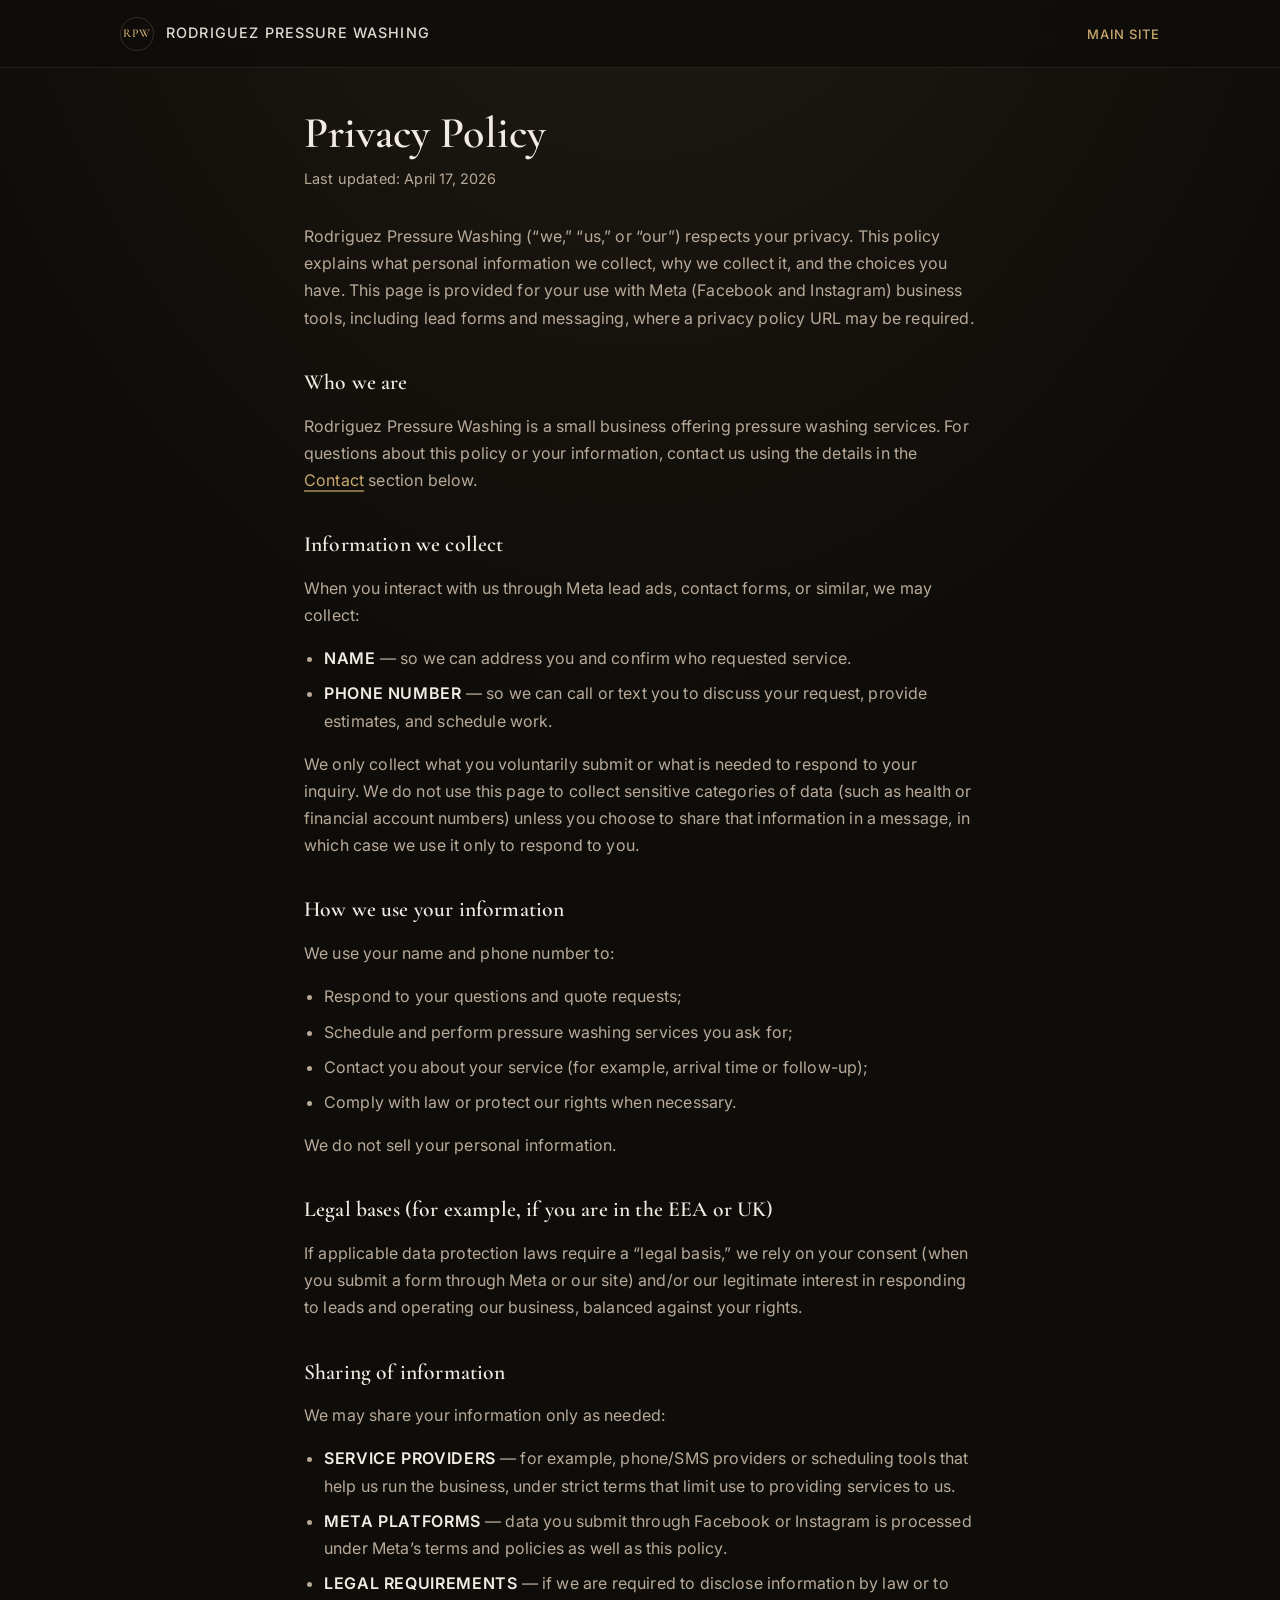
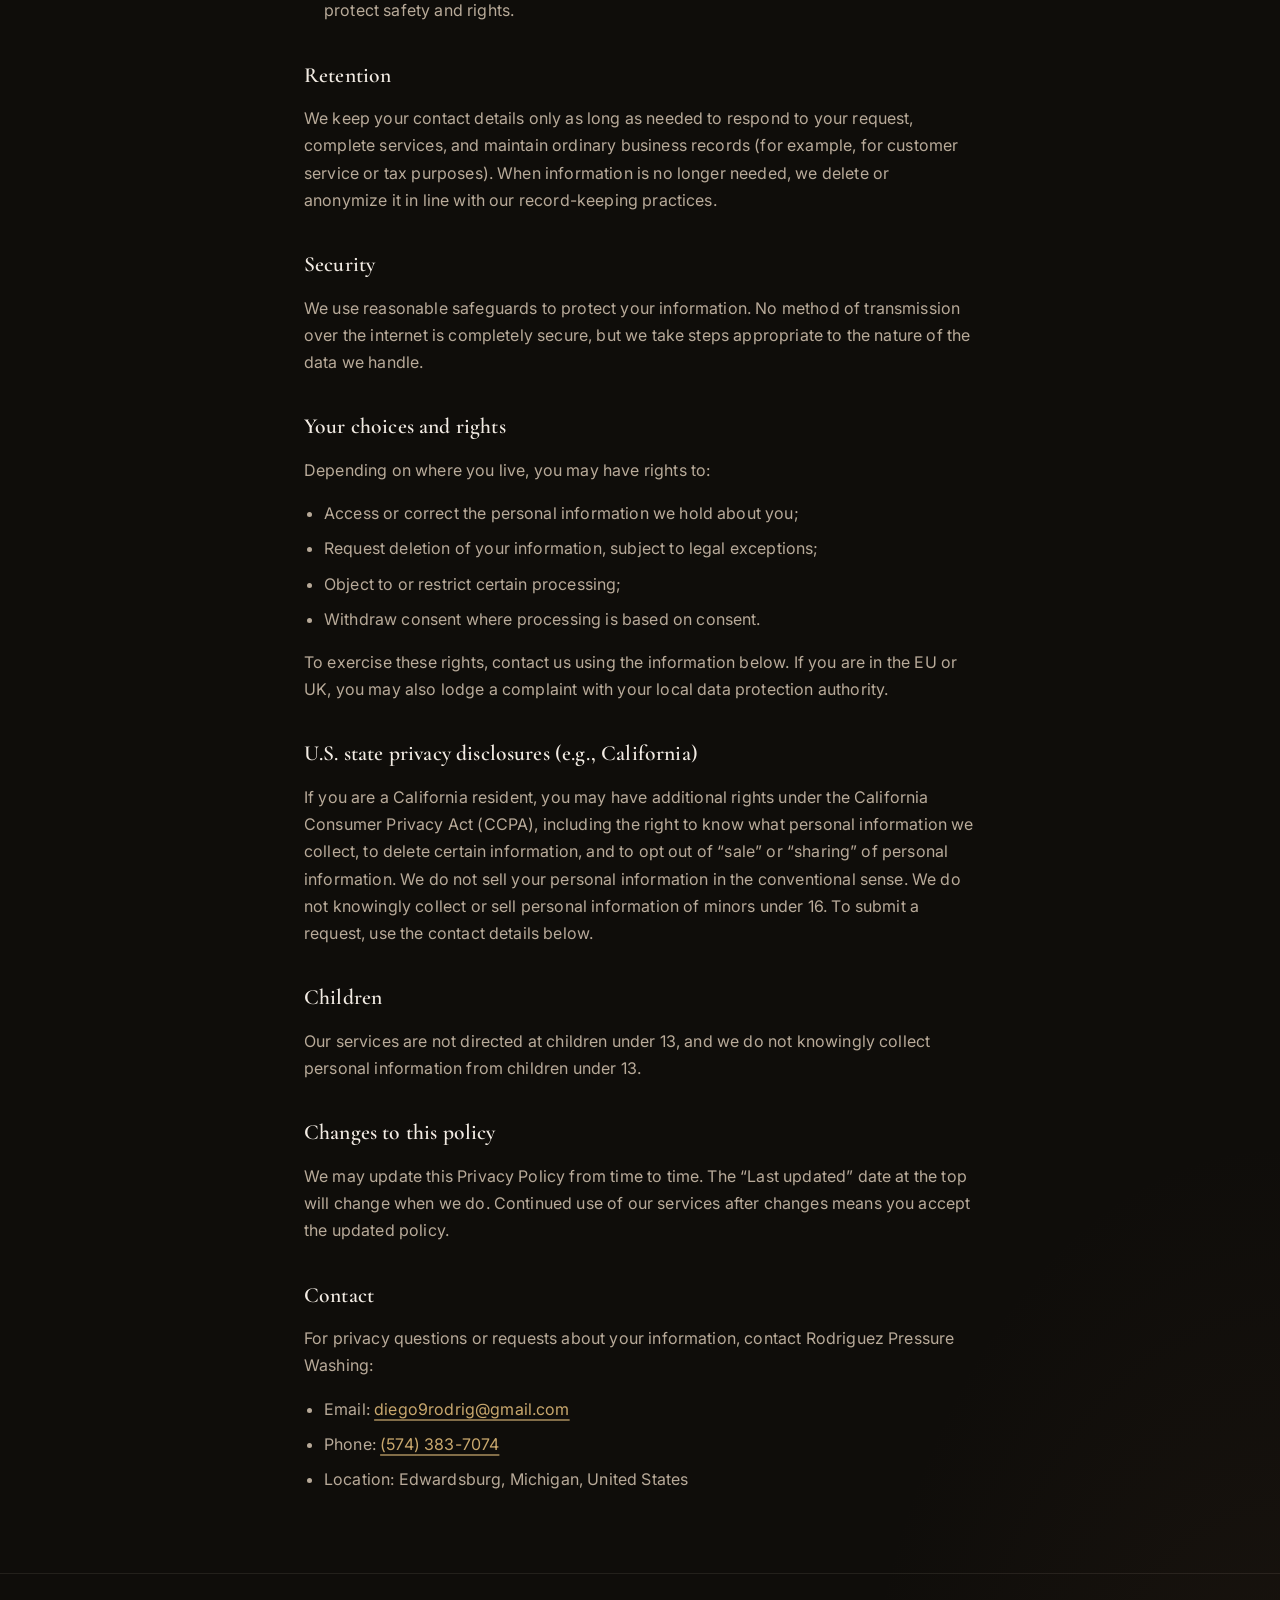
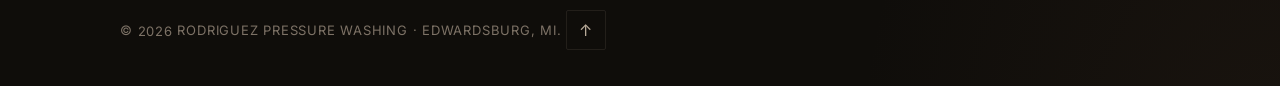
==== rodriguezpressurewashing/privacy/policy/index.html @ 93022275 "added meta policy page" ====
<!DOCTYPE html>
<html lang="en">

<head>
  <meta charset="UTF-8" />
  <meta name="viewport" content="width=device-width, initial-scale=1.0" />
  <meta name="description"
    content="Privacy Policy for Rodriguez Pressure Washing — how we handle your name and phone number when you contact us through Meta (Facebook/Instagram) or our website." />
  <title>Privacy Policy — Rodriguez Pressure Washing</title>
  <link rel="preconnect" href="https://fonts.googleapis.com" />
  <link rel="preconnect" href="https://fonts.gstatic.com" crossorigin />
  <link
    href="https://fonts.googleapis.com/css2?family=Cormorant+Garamond:ital,wght@0,400;0,500;0,600;0,700;1,400;1,500&family=Inter:wght@400;500;600&display=swap"
    rel="stylesheet" />
  <!-- Paths go up three levels to the site root where /css and /js live -->
  <link rel="stylesheet" href="../../../css/styles.css" />
  <script>
    /* Same as the main site: lets CSS assume JS ran (e.g. scroll-reveal rules) */
    document.documentElement.classList.add("js");
  </script>
  <style>
    /* Page-only layout: keeps long legal text readable without touching global styles.css */
    .policy-main {
      /* Clear the fixed header bar (see --header-h in styles.css) */
      padding-top: calc(var(--header-h) + 2.5rem);
      padding-bottom: 4rem;
    }

    .policy-inner {
      max-width: min(42rem, 100%);
    }

    .policy-hero-title {
      font-family: var(--font-display);
      font-size: clamp(2rem, 4vw, 2.75rem);
      font-weight: 600;
      line-height: 1.15;
      margin: 0 0 0.5rem;
      color: var(--text-primary);
    }

    .policy-updated {
      margin: 0 0 2rem;
      font-size: 0.9rem;
      color: var(--text-muted);
    }

    .policy-prose h2 {
      font-family: var(--font-display);
      font-size: 1.35rem;
      font-weight: 600;
      margin: 2rem 0 0.75rem;
      color: var(--text-primary);
    }

    .policy-prose p,
    .policy-prose ul {
      margin: 0 0 1rem;
      color: var(--text-muted);
    }

    .policy-prose ul {
      padding-left: 1.25rem;
    }

    .policy-prose li {
      margin-bottom: 0.5rem;
    }

    .policy-prose strong {
      color: var(--text-primary);
    }

    .policy-back {
      font-size: 0.875rem;
      font-weight: 500;
      text-decoration: none;
    }

    .policy-back:hover {
      text-decoration: underline;
    }

    /*
     * Default theme hides .site-nav behind a hamburger on narrow viewports (see styles.css).
     * This page has no menu button, so we keep the single “Main site” link always visible.
     */
    @media (max-width: 768px) {
      .policy-page .site-nav {
        position: static;
        visibility: visible;
        opacity: 1;
        transform: none;
        pointer-events: auto;
        padding: 0;
        background: transparent;
        border: none;
      }
    }
  </style>
</head>

<body class="policy-page">
  <header class="site-header" id="top">
    <div class="header-inner">
      <a class="logo" href="../../../index.html" aria-label="Rodriguez Pressure Washing — home">
        <span class="logo-mark" aria-hidden="true">RPW</span>
        <span class="logo-text">Rodriguez Pressure Washing</span>
      </a>
      <nav class="site-nav" id="site-nav" aria-label="Utility">
        <ul class="nav-list">
          <li><a class="policy-back" href="../../../index.html">Main site</a></li>
        </ul>
      </nav>
    </div>
  </header>

  <main class="policy-main" id="main">
    <div class="container policy-inner">
      <h1 class="policy-hero-title">Privacy Policy</h1>
      <p class="policy-updated">Last updated: April 17, 2026</p>

      <div class="policy-prose">
        <p>
          Rodriguez Pressure Washing (“we,” “us,” or “our”) respects your privacy. This policy explains
          what personal information we collect, why we collect it, and the choices you have. This page is
          provided for your use with Meta (Facebook and Instagram) business tools, including lead forms and
          messaging, where a privacy policy URL may be required.
        </p>

        <h2>Who we are</h2>
        <p>
          Rodriguez Pressure Washing is a small business offering pressure washing services. For questions
          about this policy or your information, contact us using the details in the
          <a href="#contact">Contact</a> section below.
        </p>

        <h2>Information we collect</h2>
        <p>When you interact with us through Meta lead ads, contact forms, or similar, we may collect:</p>
        <ul>
          <li><strong>Name</strong> — so we can address you and confirm who requested service.</li>
          <li>
            <strong>Phone number</strong> — so we can call or text you to discuss your request, provide
            estimates, and schedule work.
          </li>
        </ul>
        <p>
          We only collect what you voluntarily submit or what is needed to respond to your inquiry. We do
          not use this page to collect sensitive categories of data (such as health or financial account
          numbers) unless you choose to share that information in a message, in which case we use it only to
          respond to you.
        </p>

        <h2>How we use your information</h2>
        <p>We use your name and phone number to:</p>
        <ul>
          <li>Respond to your questions and quote requests;</li>
          <li>Schedule and perform pressure washing services you ask for;</li>
          <li>Contact you about your service (for example, arrival time or follow-up);</li>
          <li>Comply with law or protect our rights when necessary.</li>
        </ul>
        <p>We do not sell your personal information.</p>

        <h2>Legal bases (for example, if you are in the EEA or UK)</h2>
        <p>
          If applicable data protection laws require a “legal basis,” we rely on your consent (when you
          submit a form through Meta or our site) and/or our legitimate interest in responding to leads and
          operating our business, balanced against your rights.
        </p>

        <h2>Sharing of information</h2>
        <p>We may share your information only as needed:</p>
        <ul>
          <li>
            <strong>Service providers</strong> — for example, phone/SMS providers or scheduling tools that
            help us run the business, under strict terms that limit use to providing services to us.
          </li>
          <li>
            <strong>Meta platforms</strong> — data you submit through Facebook or Instagram is processed
            under Meta’s terms and policies as well as this policy.
          </li>
          <li>
            <strong>Legal requirements</strong> — if we are required to disclose information by law or to
            protect safety and rights.
          </li>
        </ul>

        <h2>Retention</h2>
        <p>
          We keep your contact details only as long as needed to respond to your request, complete services,
          and maintain ordinary business records (for example, for customer service or tax purposes). When
          information is no longer needed, we delete or anonymize it in line with our record-keeping
          practices.
        </p>

        <h2>Security</h2>
        <p>
          We use reasonable safeguards to protect your information. No method of transmission over the
          internet is completely secure, but we take steps appropriate to the nature of the data we handle.
        </p>

        <h2>Your choices and rights</h2>
        <p>Depending on where you live, you may have rights to:</p>
        <ul>
          <li>Access or correct the personal information we hold about you;</li>
          <li>Request deletion of your information, subject to legal exceptions;</li>
          <li>Object to or restrict certain processing;</li>
          <li>Withdraw consent where processing is based on consent.</li>
        </ul>
        <p>
          To exercise these rights, contact us using the information below. If you are in the EU or UK, you
          may also lodge a complaint with your local data protection authority.
        </p>

        <h2>U.S. state privacy disclosures (e.g., California)</h2>
        <p>
          If you are a California resident, you may have additional rights under the California Consumer
          Privacy Act (CCPA), including the right to know what personal information we collect, to delete
          certain information, and to opt out of “sale” or “sharing” of personal information. We do not sell
          your personal information in the conventional sense. We do not knowingly collect or sell personal
          information of minors under 16. To submit a request, use the contact details below.
        </p>

        <h2>Children</h2>
        <p>
          Our services are not directed at children under 13, and we do not knowingly collect personal
          information from children under 13.
        </p>

        <h2>Changes to this policy</h2>
        <p>
          We may update this Privacy Policy from time to time. The “Last updated” date at the top will
          change when we do. Continued use of our services after changes means you accept the updated policy.
        </p>

        <h2 id="contact">Contact</h2>
        <p>
          For privacy questions or requests about your information, contact Rodriguez Pressure Washing:
        </p>
        <ul>
          <li>
            Email:
            <a href="mailto:diego9rodrig@gmail.com">diego9rodrig@gmail.com</a>
          </li>
          <li>
            Phone:
            <a href="tel:+15743837074">(574) 383-7074</a>
          </li>
          <li>Location: Edwardsburg, Michigan, United States</li>
        </ul>
      </div>
    </div>
  </main>

  <footer class="site-footer">
    <div class="container footer-inner">
      <p>
        © <span id="year"></span> Rodriguez Pressure Washing · Edwardsburg, MI.
        <a href="#top" class="footer-top" aria-label="Back to top">↑</a>
      </p>
    </div>
  </footer>

  <script src="../../../js/main.js"></script>
</body>

</html>
---- css/styles.css ----
/* --------------------------------------------------------------------------
   Theme — warm editorial: brown-black base, caramel accent, soft sepia light.
   Still minimal — no neon; richness comes from umber / bronze undertones.
   -------------------------------------------------------------------------- */
:root {
  /* Brown-black surfaces (coffee / walnut, not blue-gray) */
  --bg-deep: #0f0d0a;
  --bg-raised: #1a1611;
  --bg-card: rgba(210, 185, 150, 0.05);
  --border-subtle: rgba(218, 198, 175, 0.1);
  --border-strong: rgba(224, 205, 180, 0.17);

  /* Cream-to-tan text stack */
  --text-primary: #f2ebe3;
  --text-muted: #b8aa99;
  --text-faint: #7d7266;

  /* Caramel / light bronze — links, markers, subtle glows */
  --accent: #c9a86e;
  --accent-highlight: #dfc59a;
  --accent-soft: rgba(201, 168, 110, 0.16);
  --accent-faint: rgba(201, 168, 110, 0.09);
  --accent-underline: rgba(201, 168, 110, 0.62);

  /* Typography: serif headlines feel editorial; Inter stays invisible in a good way */
  --font-display: "Cormorant Garamond", "Times New Roman", serif;
  --font-body: "Inter", system-ui, sans-serif;

  --container: min(1040px, calc(100% - 2.5rem));
  --header-h: 4.25rem;
  --radius: 8px;
  --radius-lg: 12px;

  --ease-out: cubic-bezier(0.22, 1, 0.36, 1);
  /* Shared motion timings — slow = editorial, not flashy */
  --anim-rise: 0.85s;
}

/* Core motion primitives */
@keyframes fade-rise {
  from {
    opacity: 0;
    transform: translateY(1.15rem);
  }
  to {
    opacity: 1;
    transform: translateY(0);
  }
}

@keyframes header-in {
  from {
    opacity: 0;
    transform: translateY(-0.65rem);
  }
  to {
    opacity: 1;
    transform: translateY(0);
  }
}

/* Very slow “breathing” wash behind hero — stays on-brand, not sci-fi */
@keyframes hero-wash {
  0%,
  100% {
    opacity: 1;
    transform: scale(1) translate(0, 0);
  }
  50% {
    opacity: 0.72;
    transform: scale(1.12) translate(-2%, 2%);
  }
}

@keyframes scroll-nudge {
  0%,
  100% {
    opacity: 0.3;
    transform: scaleY(0.88);
    transform-origin: top;
  }
  50% {
    opacity: 0.75;
    transform: scaleY(1);
    transform-origin: top;
  }
}

/* About cards only: a touch more travel + faint scale — still calm, not bouncy */
@keyframes about-card-in {
  from {
    opacity: 0;
    transform: translateY(1.45rem) scale(0.985);
  }
  to {
    opacity: 1;
    transform: translateY(0) scale(1);
  }
}

/* Chips & bullets: quick pop-in after their parent block lands */
@keyframes chip-in {
  from {
    opacity: 0;
    transform: translateY(0.45rem) scale(0.97);
  }
  to {
    opacity: 1;
    transform: translateY(0) scale(1);
  }
}

/* Monogram: barely-there idle motion (distinguished from hover tilt) */
@keyframes logo-idle {
  0%,
  100% {
    transform: rotate(0deg);
  }
  50% {
    transform: rotate(-4deg);
  }
}

@media (prefers-reduced-motion: reduce) {
  *,
  *::before,
  *::after {
    animation-duration: 0.01ms !important;
    animation-iteration-count: 1 !important;
    transition-duration: 0.01ms !important;
    scroll-behavior: auto !important;
  }

  /* Ensure one-shot entrance animations don’t leave content invisible */
  .site-header,
  .hero-bg,
  .hero-inner > *,
  .scroll-line {
    animation: none !important;
    opacity: 1 !important;
    transform: none !important;
  }

  html.js main > section.section.is-visible .skill-tags li,
  html.js main > section.section.is-visible .experience-bullets li {
    animation: none !important;
    opacity: 1 !important;
    transform: none !important;
  }

  .section-title::after {
    opacity: 1 !important;
    transform: scaleX(1) !important;
    transition: none !important;
  }

  html.js .site-footer .footer-inner {
    opacity: 1 !important;
    transform: none !important;
    animation: none !important;
  }

  .logo-mark {
    animation: none !important;
  }
}

*,
*::before,
*::after {
  box-sizing: border-box;
}

html {
  scroll-behavior: smooth;
}

body {
  margin: 0;
  min-height: 100vh;
  font-family: var(--font-body);
  font-size: 1rem;
  font-weight: 400;
  line-height: 1.7;
  letter-spacing: 0.01em;
  color: var(--text-primary);
  background-color: var(--bg-deep);
  /* Layered sepia washes — top glow + bottom umber pool */
  background-image: radial-gradient(
      ellipse 115% 65% at 50% -12%,
      rgba(201, 168, 110, 0.11),
      transparent 52%
    ),
    radial-gradient(
      ellipse 70% 45% at 100% 105%,
      rgba(95, 65, 45, 0.14),
      transparent 48%
    );
}

img {
  max-width: 100%;
  height: auto;
  display: block;
}

/*
 * Default links: obvious without relying on hover — accent + underline.
 * Opt out on logo, icon buttons, and CTA-style controls (see overrides below).
 */
a {
  color: var(--accent);
  text-decoration: underline solid;
  text-decoration-thickness: 1.5px;
  text-decoration-color: var(--accent-underline);
  text-underline-offset: 0.22em;
  transition: color 0.2s ease, text-decoration-color 0.2s ease;
}

a:hover {
  color: var(--accent-highlight);
  text-decoration-color: var(--accent-highlight);
}

a:focus-visible {
  outline: 2px solid var(--accent);
  outline-offset: 3px;
  border-radius: 2px;
}

/* New tab / off-site hints — kept out of the underline via no text-decoration on pseudo */
a[target="_blank"]:not(.btn):not(.logo):not(.footer-top):not(.resume-aside-link)::after {
  content: "\00a0↗";
  font-size: 0.72em;
  opacity: 0.72;
  text-decoration: none;
}

a.logo {
  color: var(--text-primary);
  text-decoration: none;
}

a.logo:hover {
  color: var(--text-primary);
  text-decoration: none;
}

a.footer-top {
  color: var(--text-muted);
  text-decoration: none;
}

a.footer-top:hover {
  color: var(--text-primary);
  text-decoration: none;
}

.container {
  width: var(--container);
  margin-inline: auto;
}

/* --------------------------------------------------------------------------
   Header — thin bar, little blur; feels like a magazine site
   -------------------------------------------------------------------------- */
.site-header {
  position: fixed;
  inset: 0 0 auto 0;
  z-index: 100;
  height: var(--header-h);
  background: rgba(15, 13, 10, 0.82);
  backdrop-filter: blur(16px);
  -webkit-backdrop-filter: blur(16px);
  border-bottom: 1px solid var(--border-subtle);
  animation: header-in 1s var(--ease-out) forwards;
}

.header-inner {
  width: var(--container);
  height: 100%;
  margin-inline: auto;
  display: flex;
  align-items: center;
  justify-content: space-between;
  gap: 1rem;
}

.logo {
  display: inline-flex;
  align-items: center;
  gap: 0.75rem;
  font-family: var(--font-body);
  font-weight: 500;
  font-size: 0.9rem;
  letter-spacing: 0.04em;
  text-transform: uppercase;
  text-decoration: none;
  color: var(--text-primary);
}

.logo:hover {
  text-decoration: none;
  color: var(--text-primary);
}

.logo-mark {
  display: inline-flex;
  align-items: center;
  justify-content: center;
  width: 2.125rem;
  height: 2.125rem;
  border-radius: 50%;
  border: 1px solid var(--border-strong);
  font-family: var(--font-display);
  font-size: 0.75rem;
  font-weight: 600;
  font-style: normal;
  letter-spacing: 0.06em;
  color: var(--accent);
  background: transparent;
  transition: transform 0.45s var(--ease-out), border-color 0.25s ease;
  animation: logo-idle 7s ease-in-out infinite;
}

.logo:hover .logo-mark {
  animation: none;
  transform: rotate(-8deg) scale(1.04);
  border-color: var(--accent);
}

.logo-text {
  opacity: 0.92;
  text-transform: uppercase;
  letter-spacing: 0.08em;
}

.nav-toggle {
  display: none;
  flex-direction: column;
  justify-content: center;
  gap: 6px;
  width: 2.75rem;
  height: 2.75rem;
  padding: 0;
  border: 1px solid var(--border-subtle);
  border-radius: var(--radius);
  background: transparent;
  cursor: pointer;
}

.nav-toggle-bar {
  display: block;
  width: 1.25rem;
  height: 1px;
  margin-inline: auto;
  background: var(--text-primary);
  transition: transform 0.25s var(--ease-out), opacity 0.2s;
}

.nav-toggle[aria-expanded="true"] .nav-toggle-bar:first-child {
  transform: translateY(4px) rotate(45deg);
}

.nav-toggle[aria-expanded="true"] .nav-toggle-bar:last-child {
  transform: translateY(-4px) rotate(-45deg);
}

.nav-list {
  list-style: none;
  margin: 0;
  padding: 0;
  display: flex;
  align-items: center;
  gap: 0.25rem 2rem;
}

.nav-list a {
  font-size: 0.8125rem;
  font-weight: 500;
  letter-spacing: 0.06em;
  text-transform: uppercase;
  /* Inherits sitewide link color + underline from `a` */
  transition: color 0.25s ease, text-decoration-color 0.25s ease;
}

.nav-cta {
  padding: 0.4rem 0.9rem;
  border-radius: 2px;
  border: 1px solid var(--border-strong);
  color: var(--text-primary) !important;
}

.nav-cta:hover {
  border-color: var(--accent);
  background: var(--accent-faint);
  box-shadow: none;
}

@media (max-width: 768px) {
  .nav-toggle {
    display: flex;
  }

  .site-nav {
    position: absolute;
    top: var(--header-h);
    left: 0;
    right: 0;
    padding: 1.25rem 1.5rem 1.5rem;
    background: rgba(15, 13, 10, 0.97);
    border-bottom: 1px solid var(--border-subtle);
    visibility: hidden;
    opacity: 0;
    transform: translateY(-6px);
    pointer-events: none;
    transition: opacity 0.3s var(--ease-out), transform 0.3s var(--ease-out),
      visibility 0.3s;
  }

  .site-nav.is-open {
    visibility: visible;
    opacity: 1;
    transform: translateY(0);
    pointer-events: auto;
  }

  .nav-list {
    flex-direction: column;
    align-items: stretch;
    gap: 0.25rem;
  }

  .nav-list a {
    display: block;
    padding: 0.75rem 0.5rem;
    border-radius: 2px;
  }

  .nav-list a:hover {
    background: var(--accent-faint);
  }
}

/* --------------------------------------------------------------------------
   Hero — slow ambient motion + staggered copy
   -------------------------------------------------------------------------- */
.hero {
  position: relative;
  min-height: 100vh;
  display: flex;
  align-items: center;
  padding-top: var(--header-h);
  overflow: clip;
}

.hero-bg {
  position: absolute;
  inset: -15%;
  background: radial-gradient(
      circle at 72% 38%,
      rgba(201, 168, 110, 0.1),
      transparent 54%
    ),
    radial-gradient(
      circle at 18% 72%,
      rgba(120, 78, 52, 0.09),
      transparent 48%
    );
  pointer-events: none;
  will-change: transform, opacity;
  animation: hero-wash 22s ease-in-out infinite;
}

.hero-inner {
  position: relative;
  z-index: 1;
  padding-block: 5rem 6rem;
  max-width: 40rem;
}

/* Staggered entrance: each direct child fades up after load */
.hero-inner > * {
  opacity: 0;
  animation: fade-rise 1.05s var(--ease-out) forwards;
}

.hero-inner > *:nth-child(1) {
  animation-delay: 0.12s;
}

.hero-inner > *:nth-child(2) {
  animation-delay: 0.26s;
}

.hero-inner > *:nth-child(3) {
  animation-delay: 0.4s;
}

.hero-inner > *:nth-child(4) {
  animation-delay: 0.52s;
}

.hero-inner > *:nth-child(5) {
  animation-delay: 0.64s;
}

.hero-eyebrow {
  margin: 0 0 1rem;
  font-family: var(--font-body);
  font-size: 0.75rem;
  font-weight: 500;
  letter-spacing: 0.16em;
  text-transform: uppercase;
  color: var(--text-muted);
}

.hero-title {
  margin: 0 0 1.25rem;
  font-family: var(--font-display);
  font-size: clamp(3.25rem, 8vw, 5rem);
  font-weight: 500;
  line-height: 1.05;
  /* Hint of warm ivory so the name picks up the brown ambience */
  color: #faf3ea;
  font-feature-settings: "kern" 1, "liga" 1;
  text-transform: uppercase;
  letter-spacing: 0.03em;
}

.hero-tagline {
  max-width: 36rem;
  margin: 0 0 2.25rem;
  font-size: 1.0625rem;
  font-weight: 400;
  color: var(--text-muted);
  line-height: 1.75;
}

.hero-actions {
  display: flex;
  flex-wrap: wrap;
  gap: 0.75rem 1rem;
}

/* Résumé: visually split from the primary CTA; PDF opens in the browser tab by default */
.resume-aside {
  margin-top: 2rem;
  padding-top: 1.5rem;
  border-top: 1px solid var(--border-strong);
  max-width: 26rem;
}

.resume-aside--contact {
  margin-inline: auto;
  margin-bottom: 2.25rem;
  max-width: 28rem;
  text-align: center;
}

/* Single word in HTML; caps + spacing match other section labels */
.resume-aside-link {
  display: inline-block;
  margin: 0;
  font-family: var(--font-body);
  /* Slightly larger than eyebrow labels so “RESUME” reads as a clear callout */
  font-size: clamp(0.9rem, 2vw, 1.05rem);
  font-weight: 600;
  letter-spacing: 0.14em;
  text-transform: uppercase;
  text-decoration: underline;
  text-decoration-thickness: 1.5px;
  text-underline-offset: 0.35em;
  color: var(--accent-highlight);
  transition: color 0.25s ease, text-decoration-color 0.25s ease;
}

.resume-aside-link:hover {
  color: #f0e5d4;
  text-decoration-color: #f0e5d4;
}

.btn {
  display: inline-flex;
  align-items: center;
  justify-content: center;
  padding: 0.8rem 1.5rem;
  border-radius: 2px;
  font-family: var(--font-body);
  font-size: 0.8125rem;
  font-weight: 500;
  letter-spacing: 0.06em;
  text-transform: uppercase;
  border: 1px solid transparent;
  cursor: pointer;
  text-decoration: none;
  transition: background 0.25s var(--ease-out), border-color 0.25s,
    color 0.25s, transform 0.25s var(--ease-out), box-shadow 0.25s ease;
}

.btn:hover {
  text-decoration: none;
  transform: translateY(-2px);
}

/* Light button on dark: confident, not flashy */
.btn-primary {
  background: var(--accent-highlight);
  color: var(--bg-deep);
  border-color: var(--accent-highlight);
}

.btn-primary:hover {
  background: #f0e5d4;
  border-color: #f0e5d4;
  box-shadow: 0 10px 36px rgba(40, 28, 18, 0.45);
}

.btn-ghost {
  border-color: var(--border-strong);
  color: var(--text-primary);
  background: transparent;
}

.btn-ghost:hover {
  border-color: var(--accent);
  background: var(--accent-faint);
  color: var(--text-primary);
}

.scroll-hint {
  position: absolute;
  bottom: 2.5rem;
  left: 50%;
  transform: translateX(-50%);
  display: flex;
  flex-direction: column;
  align-items: center;
  gap: 0.6rem;
  font-size: 0.65rem;
  font-weight: 500;
  letter-spacing: 0.22em;
  text-transform: uppercase;
  color: var(--text-faint);
}

.scroll-line {
  width: 1px;
  height: 40px;
  background: linear-gradient(
    to bottom,
    var(--accent),
    transparent
  );
  opacity: 0.55;
  animation: scroll-nudge 3s ease-in-out infinite;
  will-change: transform, opacity;
}

@media (max-width: 768px) {
  .scroll-hint {
    display: none;
  }
}

/* --------------------------------------------------------------------------
   Sections
   -------------------------------------------------------------------------- */
.section {
  padding-block: 6rem;
}

.section-alt {
  background: linear-gradient(
    185deg,
    rgba(201, 168, 110, 0.07) 0%,
    rgba(55, 42, 32, 0.25) 42%,
    rgba(201, 168, 110, 0.05) 100%
  );
  border-block: 1px solid var(--border-subtle);
}

.section-title {
  margin: 0 0 1rem;
  font-family: var(--font-display);
  font-size: clamp(2rem, 4vw, 2.75rem);
  font-weight: 500;
  line-height: 1.15;
  color: var(--text-primary);
  text-transform: uppercase;
  letter-spacing: 0.05em;
  position: relative;
}

/* Accent rule grows in once the section is revealed (see scroll-reveal + .is-visible) */
.section-title::after {
  content: "";
  display: block;
  width: 3.25rem;
  height: 2px;
  margin-top: 0.65rem;
  border-radius: 1px;
  background: linear-gradient(90deg, var(--accent), var(--accent-highlight), transparent);
  opacity: 0;
  transform: scaleX(0);
  transform-origin: left;
  transition: opacity 0.55s var(--ease-out), transform 0.75s var(--ease-out);
}

.cta-inner .section-title::after {
  margin-left: auto;
  margin-right: auto;
  transform-origin: center;
  background: linear-gradient(90deg, transparent, var(--accent), var(--accent-highlight), transparent);
}

.section-lead {
  max-width: 38rem;
  margin: 0 0 2.75rem;
  color: var(--text-muted);
  font-size: 1.0625rem;
}

.experience-list-tight {
  margin-bottom: 0.75rem;
}

.about-grid {
  display: grid;
  grid-template-columns: 1fr;
  gap: 1.5rem;
}

/* Bethel + USI + athletics: one row of three on wide screens */
@media (min-width: 900px) {
  .about-grid {
    grid-template-columns: repeat(3, minmax(0, 1fr));
    gap: 1.75rem;
  }
}

/* About only: ~10% roomier cards (padding + type) while section width matches the rest of the site */
#about .about-grid {
  gap: 1.65rem;
}

@media (min-width: 900px) {
  #about .about-grid {
    gap: 1.925rem;
  }
}

#about .about-card {
  padding: 2.2rem 2.475rem;
  border-radius: calc(var(--radius-lg) * 1.1);
}

#about .about-card h3 {
  font-size: 0.825rem;
}

#about .about-card p {
  font-size: calc(0.9875rem * 1.1);
}

/* Strengths: 2×2 grid on wide screens (reuses .about-card look) */
.strengths-grid {
  display: grid;
  grid-template-columns: 1fr;
  gap: 1.5rem;
}

@media (min-width: 640px) {
  .strengths-grid {
    grid-template-columns: repeat(2, minmax(0, 1fr));
    gap: 1.75rem;
  }
}

.about-card {
  padding: 2rem 2.25rem;
  border-radius: var(--radius-lg);
  border: 1px solid var(--border-subtle);
  background: var(--bg-card);
  /* Slightly longer hover so the lift feels relaxed, not snappy */
  transition: border-color 0.35s ease, transform 0.45s var(--ease-out),
    box-shadow 0.45s ease;
}

.about-card:hover {
  border-color: var(--border-strong);
  transform: translateY(-2px);
  box-shadow: 0 16px 40px rgba(0, 0, 0, 0.22);
}

.about-card h3 {
  margin: 0 0 0.6rem;
  font-family: var(--font-body);
  font-size: 0.75rem;
  font-weight: 600;
  letter-spacing: 0.12em;
  text-transform: uppercase;
  color: var(--accent);
}

.about-card p {
  margin: 0;
  color: var(--text-muted);
  font-size: 0.9875rem;
  line-height: 1.7;
}

/* Emphasized phrases in running copy (matches “important” in sentence case source) */
main strong {
  text-transform: uppercase;
  letter-spacing: 0.04em;
  font-weight: 600;
  color: var(--text-primary);
}

/* Small skill / topic chips under card copy (About, Strengths, experience blocks) */
.skill-tags {
  list-style: none;
  display: flex;
  flex-wrap: wrap;
  gap: 0.45rem;
  margin: 1.15rem 0 0;
  padding: 0;
}

.skill-tags li {
  padding: 0.3rem 0.65rem;
  border-radius: 2px;
  font-size: 0.75rem;
  font-weight: 500;
  color: var(--text-muted);
  background: transparent;
  border: 1px solid var(--border-subtle);
  transition: border-color 0.25s ease, color 0.25s ease, transform 0.25s var(--ease-out),
    box-shadow 0.25s ease;
  text-transform: uppercase;
  letter-spacing: 0.05em;
}

.skill-tags li:hover {
  border-color: var(--accent);
  color: var(--text-primary);
  transform: translateY(-2px);
  box-shadow: 0 6px 16px rgba(0, 0, 0, 0.2);
}

.experience-item .skill-tags {
  margin-top: 1.25rem;
}

/* Slightly larger tags inside the scaled About cards */
#about .about-card .skill-tags li {
  font-size: 0.825rem;
}

.experience-list {
  list-style: none;
  margin: 0;
  padding: 0;
  display: flex;
  flex-direction: column;
  gap: 1.5rem;
}

.experience-item {
  margin: 0;
  padding: 2rem;
  border-radius: var(--radius-lg);
  border: 1px solid var(--border-subtle);
  background: var(--bg-card);
  transition: border-color 0.35s var(--ease-out), transform 0.35s var(--ease-out),
    box-shadow 0.35s ease;
}

.experience-item:hover {
  border-color: var(--border-strong);
  transform: translateY(-3px);
  box-shadow: 0 20px 48px rgba(0, 0, 0, 0.28);
}

.experience-meta h3 {
  margin: 0 0 0.4rem;
  font-family: var(--font-display);
  font-size: 1.45rem;
  font-weight: 500;
  text-transform: uppercase;
  letter-spacing: 0.04em;
}

.experience-role {
  margin: 0 0 0.35rem;
  font-size: 0.9375rem;
  font-weight: 500;
  color: var(--text-muted);
  text-transform: uppercase;
  letter-spacing: 0.06em;
}

.experience-dates {
  margin: 0;
  font-size: 0.8125rem;
  color: var(--text-faint);
  text-transform: uppercase;
  letter-spacing: 0.05em;
}

.experience-dates a {
  font-weight: 500;
}

.experience-bullets {
  margin: 1.25rem 0 0;
  padding-left: 1.15rem;
  color: var(--text-muted);
  font-size: 0.9875rem;
}

.experience-bullets li {
  margin: 0.45rem 0;
}

.experience-bullets li::marker {
  color: var(--accent);
}

.section-cta {
  padding-block: 7rem;
  background: radial-gradient(
    ellipse 85% 70% at 50% 110%,
    rgba(160, 105, 68, 0.12),
    transparent 58%
  );
}

.cta-inner {
  text-align: center;
}

.cta-inner .section-title,
.cta-text {
  margin-inline: auto;
}

.cta-text {
  margin-bottom: 2.25rem;
}

.contact-links {
  list-style: none;
  margin: 0;
  padding: 0;
  display: flex;
  flex-wrap: wrap;
  justify-content: center;
  gap: 0.65rem;
}

.contact-pill {
  display: inline-flex;
  padding: 0.65rem 1.25rem;
  border-radius: 2px;
  border: 1px solid var(--border-strong);
  font-weight: 500;
  font-size: 0.8125rem;
  letter-spacing: 0.05em;
  text-transform: uppercase;
  background: transparent;
  /* Pill + underline — reads clearly as a link */
  text-decoration-thickness: 1.5px;
  text-underline-offset: 0.35em;
  transition: border-color 0.25s ease, background 0.25s ease,
    transform 0.25s var(--ease-out), color 0.25s ease,
    text-decoration-color 0.25s ease;
}

.contact-pill:hover {
  border-color: var(--accent);
  background: var(--accent-soft);
  transform: translateY(-2px);
}

.site-footer {
  padding-block: 2.25rem;
  border-top: 1px solid var(--border-subtle);
  color: var(--text-faint);
  font-size: 0.8125rem;
  text-transform: uppercase;
  letter-spacing: 0.06em;
}

.footer-inner {
  display: flex;
  align-items: center;
  justify-content: space-between;
  gap: 1rem;
}

.footer-inner p {
  margin: 0;
}

.site-footer a {
  text-transform: uppercase;
}

.footer-top {
  display: inline-flex;
  align-items: center;
  justify-content: center;
  width: 2.5rem;
  height: 2.5rem;
  border-radius: 2px;
  border: 1px solid var(--border-subtle);
  color: var(--text-muted);
  text-decoration: none;
  font-size: 1rem;
  transition: border-color 0.25s ease, color 0.25s ease,
    transform 0.25s var(--ease-out);
}

.footer-top:hover {
  text-decoration: none;
  border-color: var(--accent);
  color: var(--text-primary);
  transform: translateY(-2px);
}

/* Footer fades up once it enters view (see main.js) */
html.js .site-footer:not(.is-visible) .footer-inner {
  opacity: 0;
  transform: translateY(0.85rem);
}

html.js .site-footer.is-visible .footer-inner {
  animation: fade-rise 0.9s var(--ease-out) forwards;
}

/* --------------------------------------------------------------------------
   Scroll-triggered section reveals (see main.js: adds .is-visible)
   -------------------------------------------------------------------------- */
html.js main > section.section:not(.is-visible) .section-title,
html.js main > section.section:not(.is-visible) .section-lead,
html.js main > section.section:not(.is-visible) .about-card,
html.js main > section.section:not(.is-visible) .experience-item,
html.js main > section.section:not(.is-visible) .contact-links > li {
  opacity: 0;
  transform: translateY(1.1rem);
}

/* Match the starting pose of @keyframes about-card-in so there’s no snap when the section reveals */
html.js main > section.section#about:not(.is-visible) .about-card {
  transform: translateY(1.45rem) scale(0.985);
}

html.js main > section.section#strengths:not(.is-visible) .about-card {
  transform: translateY(1.45rem) scale(0.985);
}

html.js main > section.section.is-visible .section-title {
  animation: fade-rise var(--anim-rise) var(--ease-out) 0.06s forwards;
}

html.js main > section.section.is-visible .section-title::after {
  opacity: 1;
  transform: scaleX(1);
  transition-delay: 0.42s;
}

html.js main > section.section.is-visible .section-lead {
  animation: fade-rise var(--anim-rise) var(--ease-out) 0.12s forwards;
}

/* About: longer ease, wider stagger — reads as one unhurried sequence */
html.js main > section.section#about.is-visible .about-grid .about-card:nth-child(1) {
  animation: about-card-in 1.05s var(--ease-out) 0.12s forwards;
}

html.js main > section.section#about.is-visible .about-grid .about-card:nth-child(2) {
  animation: about-card-in 1.05s var(--ease-out) 0.26s forwards;
}

html.js main > section.section#about.is-visible .about-grid .about-card:nth-child(3) {
  animation: about-card-in 1.05s var(--ease-out) 0.4s forwards;
}

html.js main > section.section#strengths.is-visible .strengths-grid .about-card:nth-child(1) {
  animation: about-card-in 1.05s var(--ease-out) 0.12s forwards;
}

html.js main > section.section#strengths.is-visible .strengths-grid .about-card:nth-child(2) {
  animation: about-card-in 1.05s var(--ease-out) 0.22s forwards;
}

html.js main > section.section#strengths.is-visible .strengths-grid .about-card:nth-child(3) {
  animation: about-card-in 1.05s var(--ease-out) 0.32s forwards;
}

html.js main > section.section#strengths.is-visible .strengths-grid .about-card:nth-child(4) {
  animation: about-card-in 1.05s var(--ease-out) 0.42s forwards;
}

html.js main > section.section.is-visible .experience-list .experience-item:nth-child(1) {
  animation: fade-rise var(--anim-rise) var(--ease-out) 0.16s forwards;
}

html.js main > section.section.is-visible .experience-list .experience-item:nth-child(2) {
  animation: fade-rise var(--anim-rise) var(--ease-out) 0.22s forwards;
}

html.js main > section.section.is-visible .experience-list .experience-item:nth-child(3) {
  animation: fade-rise var(--anim-rise) var(--ease-out) 0.28s forwards;
}

/* Contact: stagger list items (each pill) */
html.js main > section.section.is-visible .contact-links > li:nth-child(1) {
  animation: fade-rise 0.75s var(--ease-out) 0.18s forwards;
}

html.js main > section.section.is-visible .contact-links > li:nth-child(2) {
  animation: fade-rise 0.75s var(--ease-out) 0.24s forwards;
}

html.js main > section.section.is-visible .contact-links > li:nth-child(3) {
  animation: fade-rise 0.75s var(--ease-out) 0.3s forwards;
}

html.js main > section.section.is-visible .contact-links > li:nth-child(4) {
  animation: fade-rise 0.75s var(--ease-out) 0.36s forwards;
}

/* Skill chips: cascade in after the parent card or experience block */
html.js main > section.section.is-visible .skill-tags li {
  animation: chip-in 0.52s var(--ease-out) backwards;
}

html.js main > section.section.is-visible .skill-tags li:nth-child(1) {
  animation-delay: 0.52s;
}

html.js main > section.section.is-visible .skill-tags li:nth-child(2) {
  animation-delay: 0.59s;
}

html.js main > section.section.is-visible .skill-tags li:nth-child(3) {
  animation-delay: 0.66s;
}

html.js main > section.section.is-visible .skill-tags li:nth-child(4) {
  animation-delay: 0.73s;
}

html.js main > section.section.is-visible .skill-tags li:nth-child(5) {
  animation-delay: 0.8s;
}

html.js main > section.section.is-visible .skill-tags li:nth-child(6) {
  animation-delay: 0.87s;
}

html.js main > section.section.is-visible .skill-tags li:nth-child(7) {
  animation-delay: 0.94s;
}

html.js main > section.section.is-visible .skill-tags li:nth-child(8) {
  animation-delay: 1.01s;
}

html.js main > section.section.is-visible .skill-tags li:nth-child(9) {
  animation-delay: 1.08s;
}

html.js main > section.section.is-visible .skill-tags li:nth-child(10) {
  animation-delay: 1.15s;
}

/* Experience bullets: quick stagger per list */
html.js main > section.section.is-visible .experience-bullets li {
  animation: chip-in 0.48s var(--ease-out) backwards;
}

html.js main > section.section.is-visible .experience-bullets li:nth-child(1) {
  animation-delay: 0.3s;
}

html.js main > section.section.is-visible .experience-bullets li:nth-child(2) {
  animation-delay: 0.38s;
}

html.js main > section.section.is-visible .experience-bullets li:nth-child(3) {
  animation-delay: 0.46s;
}

html.js main > section.section.is-visible .experience-bullets li:nth-child(4) {
  animation-delay: 0.54s;
}

html.js main > section.section.is-visible .experience-bullets li:nth-child(5) {
  animation-delay: 0.62s;
}

html.js main > section.section.is-visible .experience-bullets li:nth-child(6) {
  animation-delay: 0.7s;
}
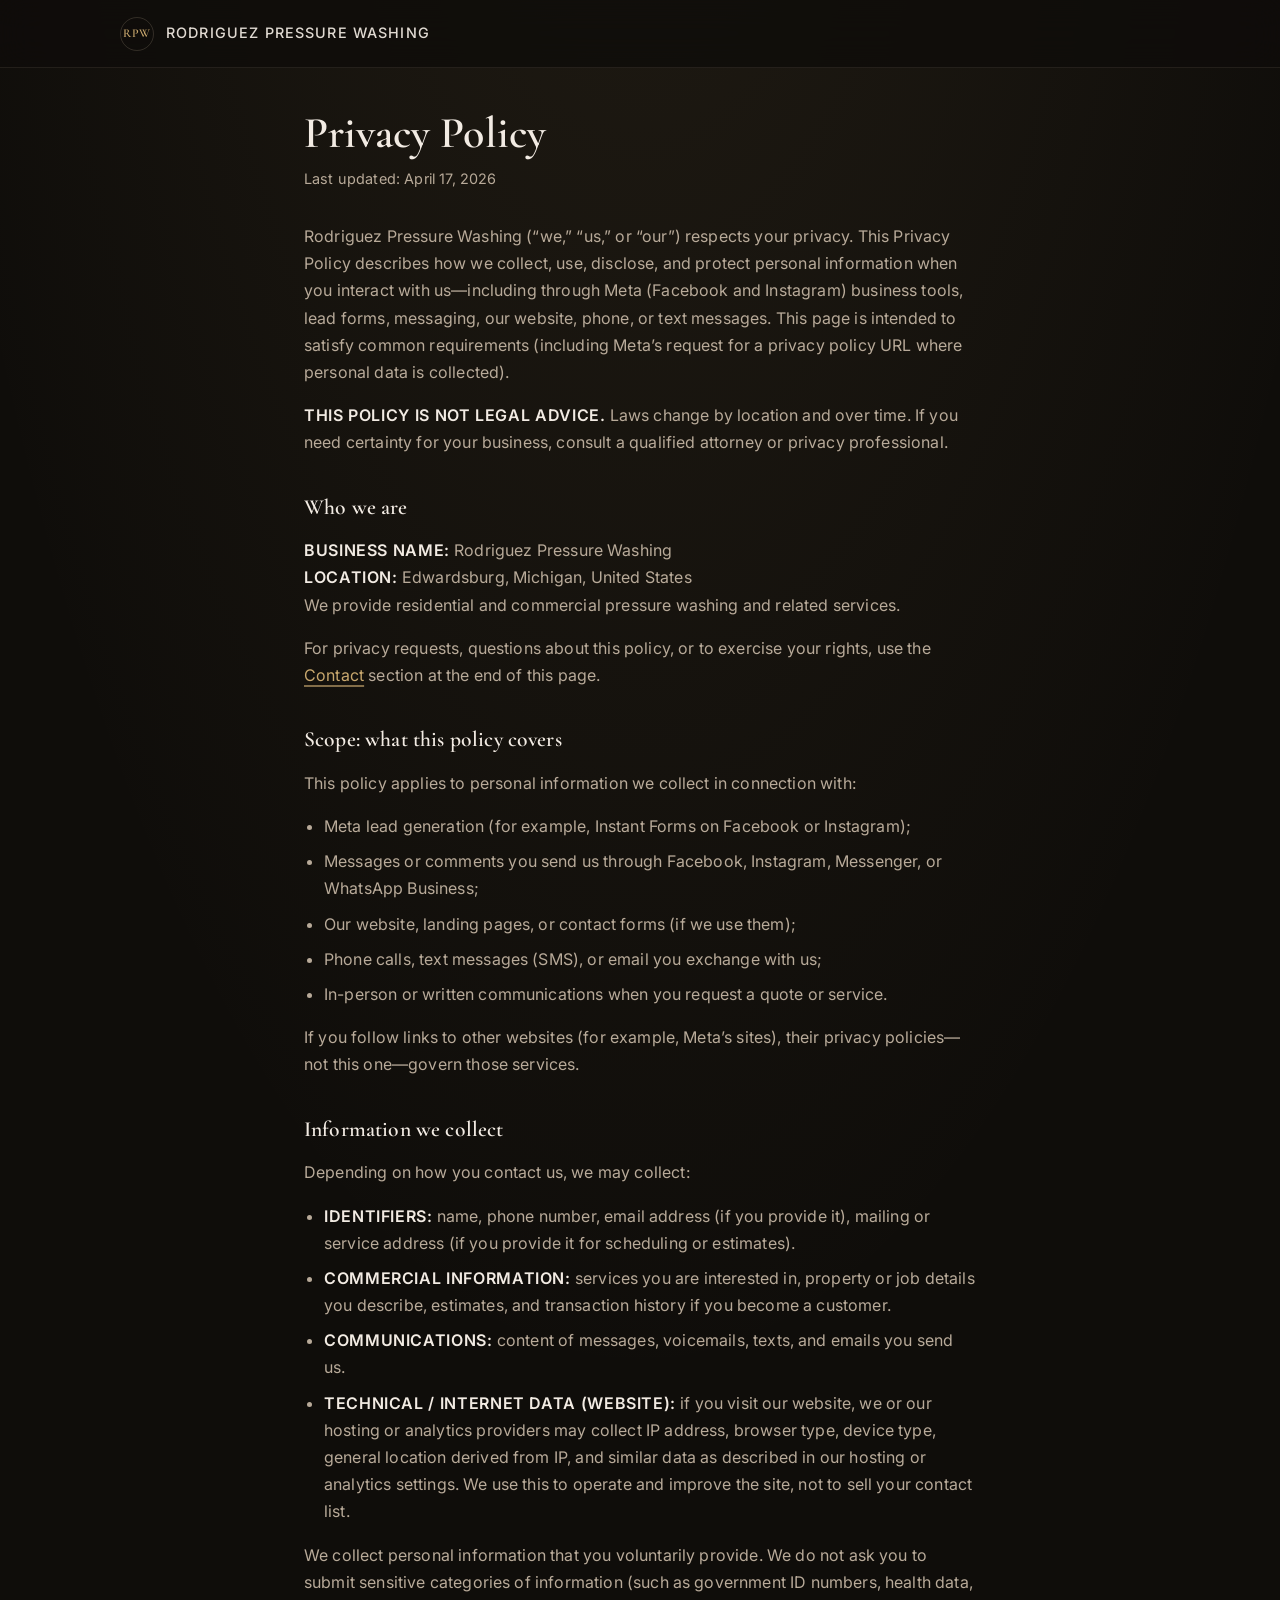
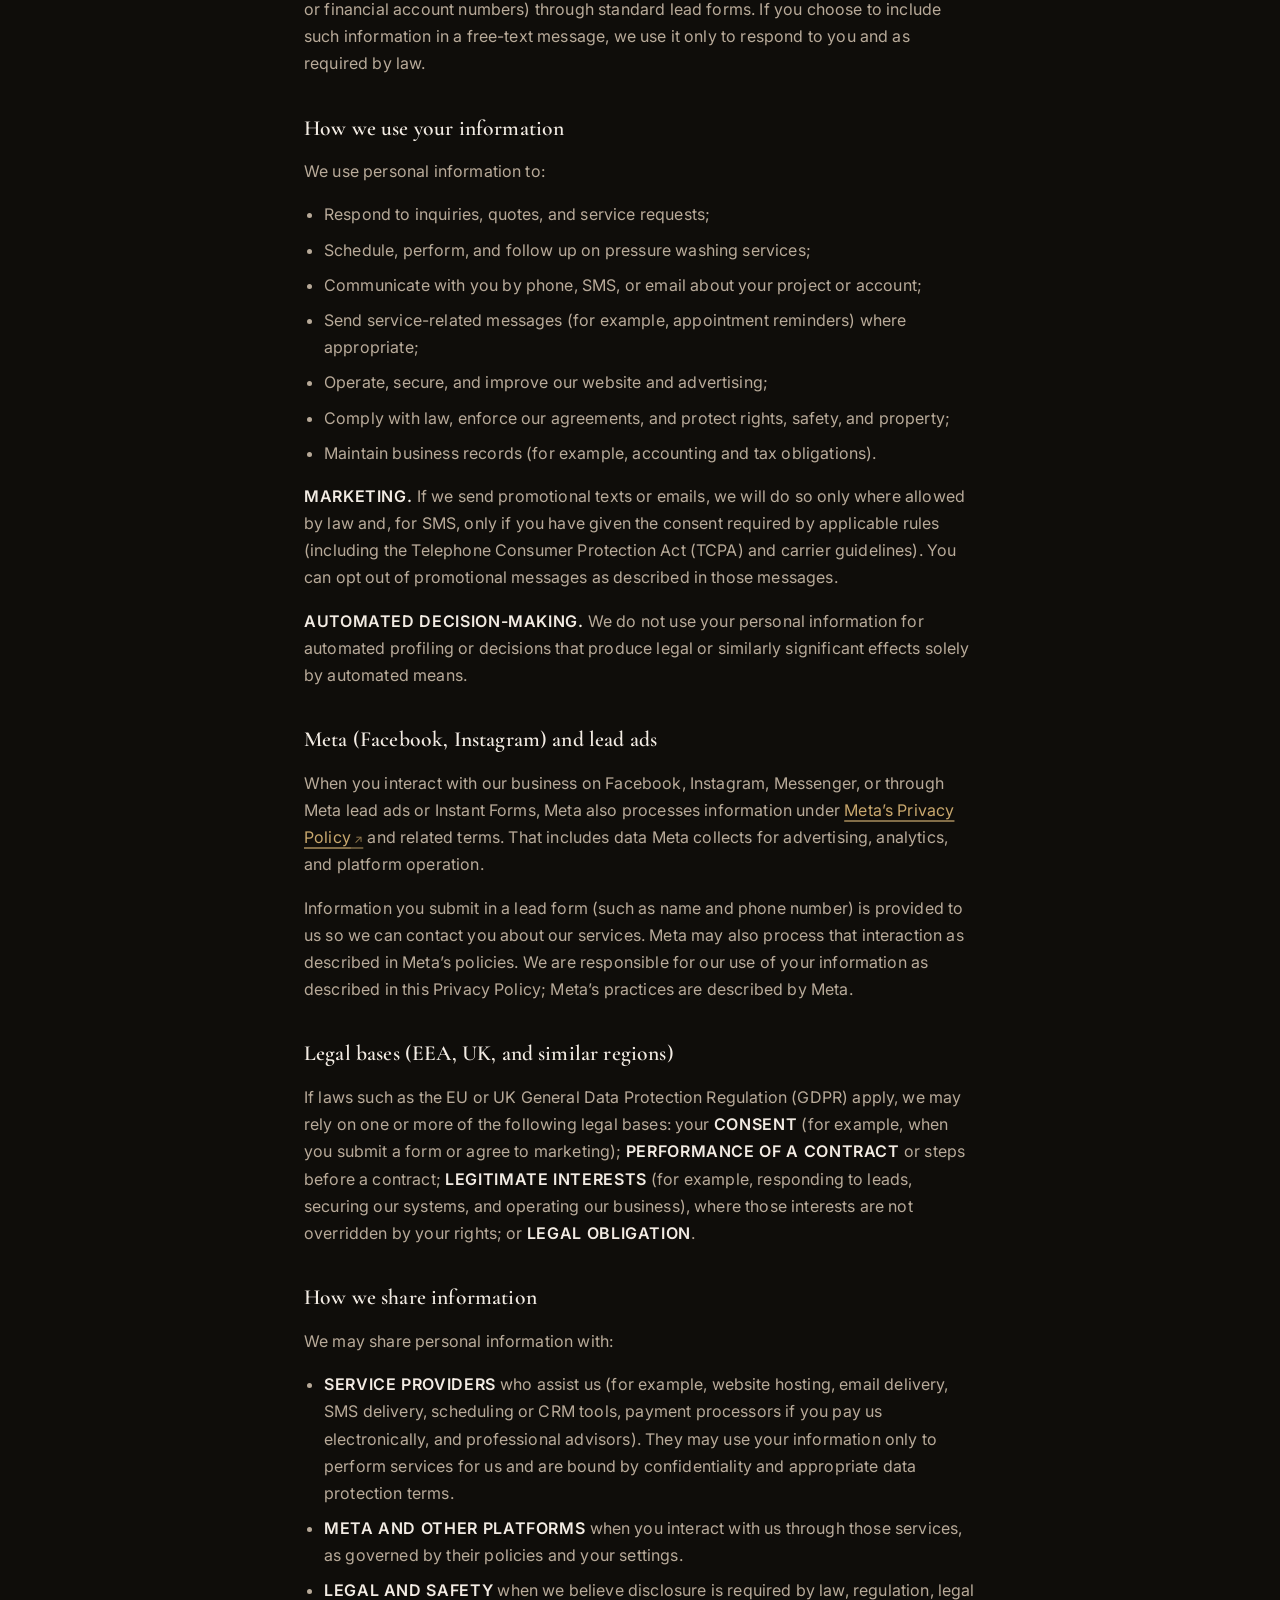
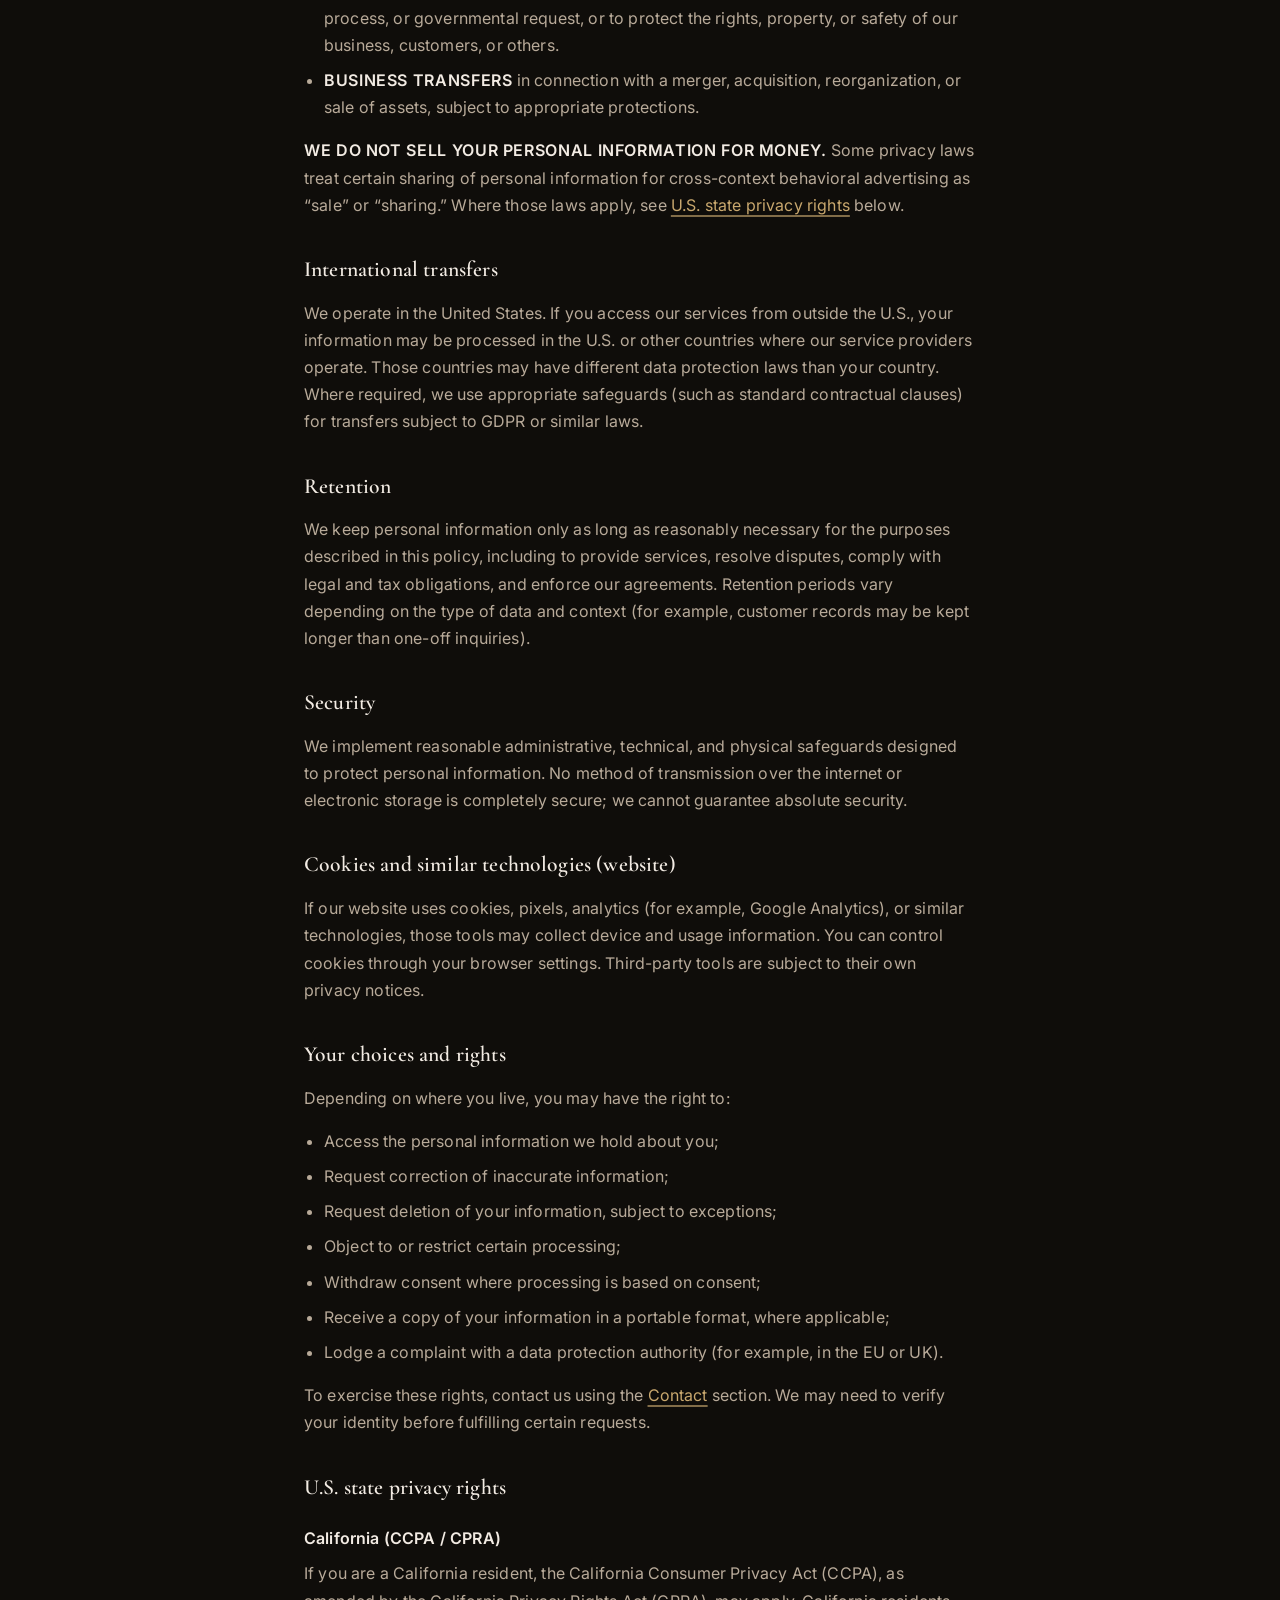
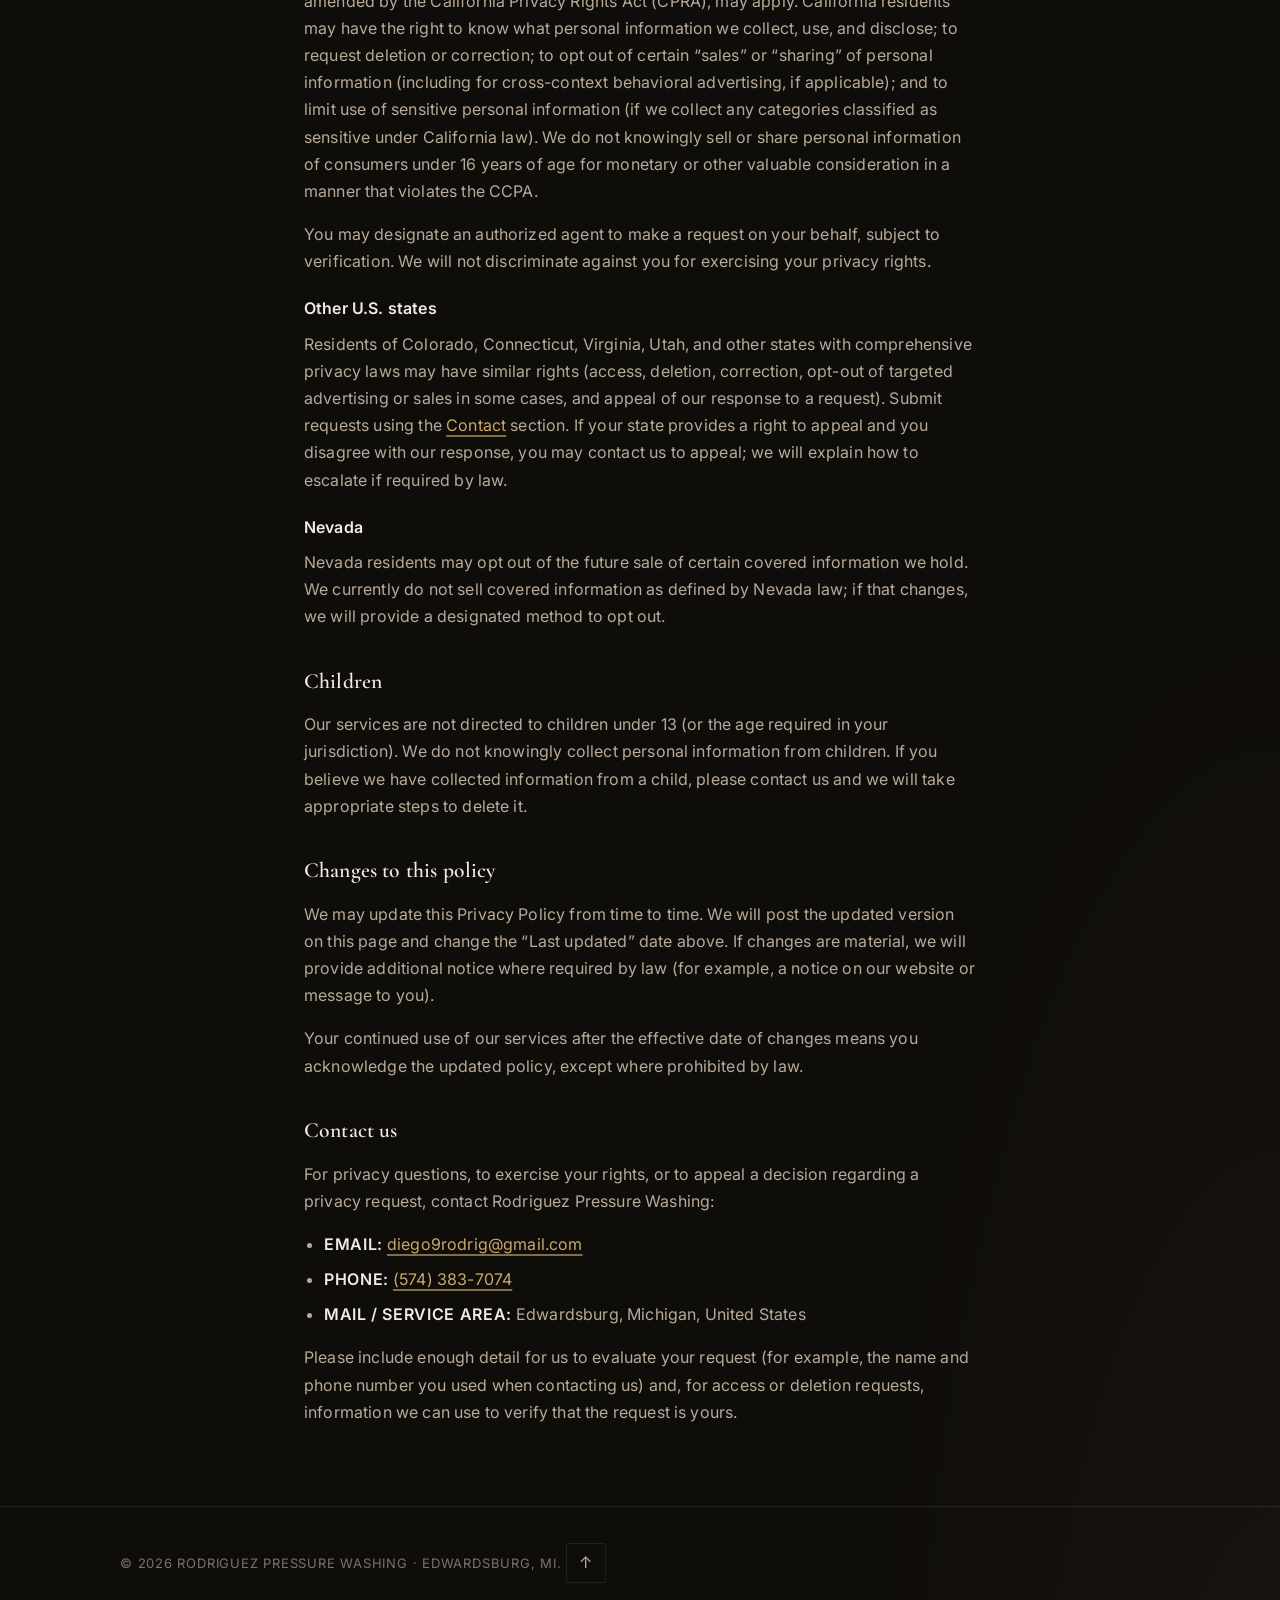
==== commit b34a78e6: "meta update" ====
--- a/rodriguezpressurewashing/privacy/policy/index.html
+++ b/rodriguezpressurewashing/privacy/policy/index.html
@@ -5,7 +5,7 @@
   <meta charset="UTF-8" />
   <meta name="viewport" content="width=device-width, initial-scale=1.0" />
   <meta name="description"
-    content="Privacy Policy for Rodriguez Pressure Washing — how we handle your name and phone number when you contact us through Meta (Facebook/Instagram) or our website." />
+    content="Privacy Policy for Rodriguez Pressure Washing — personal information, Meta lead ads, SMS, and your rights." />
   <title>Privacy Policy — Rodriguez Pressure Washing</title>
   <link rel="preconnect" href="https://fonts.googleapis.com" />
   <link rel="preconnect" href="https://fonts.gstatic.com" crossorigin />
@@ -53,6 +53,14 @@
       color: var(--text-primary);
     }
 
+    .policy-prose h3 {
+      font-family: var(--font-body);
+      font-size: 1rem;
+      font-weight: 600;
+      margin: 1.25rem 0 0.5rem;
+      color: var(--text-primary);
+    }
+
     .policy-prose p,
     .policy-prose ul {
       margin: 0 0 1rem;
@@ -71,47 +79,21 @@
       color: var(--text-primary);
     }
 
-    .policy-back {
-      font-size: 0.875rem;
-      font-weight: 500;
-      text-decoration: none;
-    }
-
-    .policy-back:hover {
-      text-decoration: underline;
-    }
-
-    /*
-     * Default theme hides .site-nav behind a hamburger on narrow viewports (see styles.css).
-     * This page has no menu button, so we keep the single “Main site” link always visible.
-     */
-    @media (max-width: 768px) {
-      .policy-page .site-nav {
-        position: static;
-        visibility: visible;
-        opacity: 1;
-        transform: none;
-        pointer-events: auto;
-        padding: 0;
-        background: transparent;
-        border: none;
-      }
+    /* Header shows business name only (no nav); keeps the bar aligned like the rest of the site */
+    .policy-header-inner {
+      justify-content: flex-start;
     }
   </style>
 </head>
 
-<body class="policy-page">
+<body>
   <header class="site-header" id="top">
-    <div class="header-inner">
-      <a class="logo" href="../../../index.html" aria-label="Rodriguez Pressure Washing — home">
+    <div class="header-inner policy-header-inner">
+      <!-- Not a link: avoids implying navigation away from this standalone policy URL -->
+      <div class="logo">
         <span class="logo-mark" aria-hidden="true">RPW</span>
         <span class="logo-text">Rodriguez Pressure Washing</span>
-      </a>
-      <nav class="site-nav" id="site-nav" aria-label="Utility">
-        <ul class="nav-list">
-          <li><a class="policy-back" href="../../../index.html">Main site</a></li>
-        </ul>
-      </nav>
+      </div>
     </div>
   </header>
 
@@ -122,132 +104,266 @@
 
       <div class="policy-prose">
         <p>
-          Rodriguez Pressure Washing (“we,” “us,” or “our”) respects your privacy. This policy explains
-          what personal information we collect, why we collect it, and the choices you have. This page is
-          provided for your use with Meta (Facebook and Instagram) business tools, including lead forms and
-          messaging, where a privacy policy URL may be required.
+          Rodriguez Pressure Washing (“we,” “us,” or “our”) respects your privacy. This Privacy Policy
+          describes how we collect, use, disclose, and protect personal information when you interact with
+          us—including through Meta (Facebook and Instagram) business tools, lead forms, messaging, our
+          website, phone, or text messages. This page is intended to satisfy common requirements (including
+          Meta’s request for a privacy policy URL where personal data is collected).
+        </p>
+        <p>
+          <strong>This policy is not legal advice.</strong> Laws change by location and over time. If you need
+          certainty for your business, consult a qualified attorney or privacy professional.
         </p>
 
         <h2>Who we are</h2>
         <p>
-          Rodriguez Pressure Washing is a small business offering pressure washing services. For questions
-          about this policy or your information, contact us using the details in the
-          <a href="#contact">Contact</a> section below.
+          <strong>Business name:</strong> Rodriguez Pressure Washing<br />
+          <strong>Location:</strong> Edwardsburg, Michigan, United States<br />
+          We provide residential and commercial pressure washing and related services.
+        </p>
+        <p>
+          For privacy requests, questions about this policy, or to exercise your rights, use the
+          <a href="#contact">Contact</a> section at the end of this page.
+        </p>
+
+        <h2>Scope: what this policy covers</h2>
+        <p>This policy applies to personal information we collect in connection with:</p>
+        <ul>
+          <li>Meta lead generation (for example, Instant Forms on Facebook or Instagram);</li>
+          <li>Messages or comments you send us through Facebook, Instagram, Messenger, or WhatsApp Business;</li>
+          <li>Our website, landing pages, or contact forms (if we use them);</li>
+          <li>Phone calls, text messages (SMS), or email you exchange with us;</li>
+          <li>In-person or written communications when you request a quote or service.</li>
+        </ul>
+        <p>
+          If you follow links to other websites (for example, Meta’s sites), their privacy policies—not
+          this one—govern those services.
         </p>
 
         <h2>Information we collect</h2>
-        <p>When you interact with us through Meta lead ads, contact forms, or similar, we may collect:</p>
-        <ul>
-          <li><strong>Name</strong> — so we can address you and confirm who requested service.</li>
-          <li>
-            <strong>Phone number</strong> — so we can call or text you to discuss your request, provide
-            estimates, and schedule work.
-          </li>
-        </ul>
-        <p>
-          We only collect what you voluntarily submit or what is needed to respond to your inquiry. We do
-          not use this page to collect sensitive categories of data (such as health or financial account
-          numbers) unless you choose to share that information in a message, in which case we use it only to
-          respond to you.
+        <p>Depending on how you contact us, we may collect:</p>
+        <ul>
+          <li>
+            <strong>Identifiers:</strong> name, phone number, email address (if you provide it), mailing or
+            service address (if you provide it for scheduling or estimates).
+          </li>
+          <li>
+            <strong>Commercial information:</strong> services you are interested in, property or job details
+            you describe, estimates, and transaction history if you become a customer.
+          </li>
+          <li>
+            <strong>Communications:</strong> content of messages, voicemails, texts, and emails you send us.
+          </li>
+          <li>
+            <strong>Technical / internet data (website):</strong> if you visit our website, we or our
+            hosting or analytics providers may collect IP address, browser type, device type, general
+            location derived from IP, and similar data as described in our hosting or analytics settings.
+            We use this to operate and improve the site, not to sell your contact list.
+          </li>
+        </ul>
+        <p>
+          We collect personal information that you voluntarily provide. We do not ask you to submit sensitive
+          categories of information (such as government ID numbers, health data, or financial account
+          numbers) through standard lead forms. If you choose to include such information in a free-text
+          message, we use it only to respond to you and as required by law.
         </p>
 
         <h2>How we use your information</h2>
-        <p>We use your name and phone number to:</p>
-        <ul>
-          <li>Respond to your questions and quote requests;</li>
-          <li>Schedule and perform pressure washing services you ask for;</li>
-          <li>Contact you about your service (for example, arrival time or follow-up);</li>
-          <li>Comply with law or protect our rights when necessary.</li>
-        </ul>
-        <p>We do not sell your personal information.</p>
-
-        <h2>Legal bases (for example, if you are in the EEA or UK)</h2>
-        <p>
-          If applicable data protection laws require a “legal basis,” we rely on your consent (when you
-          submit a form through Meta or our site) and/or our legitimate interest in responding to leads and
-          operating our business, balanced against your rights.
-        </p>
-
-        <h2>Sharing of information</h2>
-        <p>We may share your information only as needed:</p>
-        <ul>
-          <li>
-            <strong>Service providers</strong> — for example, phone/SMS providers or scheduling tools that
-            help us run the business, under strict terms that limit use to providing services to us.
-          </li>
-          <li>
-            <strong>Meta platforms</strong> — data you submit through Facebook or Instagram is processed
-            under Meta’s terms and policies as well as this policy.
-          </li>
-          <li>
-            <strong>Legal requirements</strong> — if we are required to disclose information by law or to
-            protect safety and rights.
-          </li>
-        </ul>
+        <p>We use personal information to:</p>
+        <ul>
+          <li>Respond to inquiries, quotes, and service requests;</li>
+          <li>Schedule, perform, and follow up on pressure washing services;</li>
+          <li>Communicate with you by phone, SMS, or email about your project or account;</li>
+          <li>Send service-related messages (for example, appointment reminders) where appropriate;</li>
+          <li>Operate, secure, and improve our website and advertising;</li>
+          <li>Comply with law, enforce our agreements, and protect rights, safety, and property;</li>
+          <li>Maintain business records (for example, accounting and tax obligations).</li>
+        </ul>
+        <p>
+          <strong>Marketing.</strong> If we send promotional texts or emails, we will do so only where
+          allowed by law and, for SMS, only if you have given the consent required by applicable rules
+          (including the Telephone Consumer Protection Act (TCPA) and carrier guidelines). You can opt out of
+          promotional messages as described in those messages.
+        </p>
+        <p>
+          <strong>Automated decision-making.</strong> We do not use your personal information for automated
+          profiling or decisions that produce legal or similarly significant effects solely by automated
+          means.
+        </p>
+
+        <h2>Meta (Facebook, Instagram) and lead ads</h2>
+        <p>
+          When you interact with our business on Facebook, Instagram, Messenger, or through Meta lead ads or
+          Instant Forms, Meta also processes information under
+          <a href="https://www.facebook.com/privacy/policy/" target="_blank" rel="noopener noreferrer">Meta’s
+            Privacy Policy</a> and related terms. That includes data Meta collects for advertising, analytics,
+          and platform operation.
+        </p>
+        <p>
+          Information you submit in a lead form (such as name and phone number) is provided to us so we can
+          contact you about our services. Meta may also process that interaction as described in Meta’s
+          policies. We are responsible for our use of your information as described in this Privacy Policy;
+          Meta’s practices are described by Meta.
+        </p>
+
+        <h2>Legal bases (EEA, UK, and similar regions)</h2>
+        <p>
+          If laws such as the EU or UK General Data Protection Regulation (GDPR) apply, we may rely on one or
+          more of the following legal bases: your <strong>consent</strong> (for example, when you submit a
+          form or agree to marketing); <strong>performance of a contract</strong> or steps before a contract;
+          <strong>legitimate interests</strong> (for example, responding to leads, securing our systems, and
+          operating our business), where those interests are not overridden by your rights; or
+          <strong>legal obligation</strong>.
+        </p>
+
+        <h2>How we share information</h2>
+        <p>We may share personal information with:</p>
+        <ul>
+          <li>
+            <strong>Service providers</strong> who assist us (for example, website hosting, email delivery,
+            SMS delivery, scheduling or CRM tools, payment processors if you pay us electronically, and
+            professional advisors). They may use your information only to perform services for us and are
+            bound by confidentiality and appropriate data protection terms.
+          </li>
+          <li>
+            <strong>Meta and other platforms</strong> when you interact with us through those services, as
+            governed by their policies and your settings.
+          </li>
+          <li>
+            <strong>Legal and safety</strong> when we believe disclosure is required by law, regulation, legal
+            process, or governmental request, or to protect the rights, property, or safety of our business,
+            customers, or others.
+          </li>
+          <li>
+            <strong>Business transfers</strong> in connection with a merger, acquisition, reorganization, or
+            sale of assets, subject to appropriate protections.
+          </li>
+        </ul>
+        <p>
+          <strong>We do not sell your personal information for money.</strong> Some privacy laws treat
+          certain sharing of personal information for cross-context behavioral advertising as “sale” or
+          “sharing.” Where those laws apply, see <a href="#us-states">U.S. state privacy rights</a> below.
+        </p>
+
+        <h2>International transfers</h2>
+        <p>
+          We operate in the United States. If you access our services from outside the U.S., your information
+          may be processed in the U.S. or other countries where our service providers operate. Those countries
+          may have different data protection laws than your country. Where required, we use appropriate
+          safeguards (such as standard contractual clauses) for transfers subject to GDPR or similar laws.
+        </p>
 
         <h2>Retention</h2>
         <p>
-          We keep your contact details only as long as needed to respond to your request, complete services,
-          and maintain ordinary business records (for example, for customer service or tax purposes). When
-          information is no longer needed, we delete or anonymize it in line with our record-keeping
-          practices.
+          We keep personal information only as long as reasonably necessary for the purposes described in
+          this policy, including to provide services, resolve disputes, comply with legal and tax
+          obligations, and enforce our agreements. Retention periods vary depending on the type of data and
+          context (for example, customer records may be kept longer than one-off inquiries).
         </p>
 
         <h2>Security</h2>
         <p>
-          We use reasonable safeguards to protect your information. No method of transmission over the
-          internet is completely secure, but we take steps appropriate to the nature of the data we handle.
+          We implement reasonable administrative, technical, and physical safeguards designed to protect
+          personal information. No method of transmission over the internet or electronic storage is
+          completely secure; we cannot guarantee absolute security.
+        </p>
+
+        <h2>Cookies and similar technologies (website)</h2>
+        <p>
+          If our website uses cookies, pixels, analytics (for example, Google Analytics), or similar
+          technologies, those tools may collect device and usage information. You can control cookies through
+          your browser settings. Third-party tools are subject to their own privacy notices.
         </p>
 
         <h2>Your choices and rights</h2>
-        <p>Depending on where you live, you may have rights to:</p>
-        <ul>
-          <li>Access or correct the personal information we hold about you;</li>
-          <li>Request deletion of your information, subject to legal exceptions;</li>
+        <p>Depending on where you live, you may have the right to:</p>
+        <ul>
+          <li>Access the personal information we hold about you;</li>
+          <li>Request correction of inaccurate information;</li>
+          <li>Request deletion of your information, subject to exceptions;</li>
           <li>Object to or restrict certain processing;</li>
-          <li>Withdraw consent where processing is based on consent.</li>
-        </ul>
-        <p>
-          To exercise these rights, contact us using the information below. If you are in the EU or UK, you
-          may also lodge a complaint with your local data protection authority.
-        </p>
-
-        <h2>U.S. state privacy disclosures (e.g., California)</h2>
-        <p>
-          If you are a California resident, you may have additional rights under the California Consumer
-          Privacy Act (CCPA), including the right to know what personal information we collect, to delete
-          certain information, and to opt out of “sale” or “sharing” of personal information. We do not sell
-          your personal information in the conventional sense. We do not knowingly collect or sell personal
-          information of minors under 16. To submit a request, use the contact details below.
+          <li>Withdraw consent where processing is based on consent;</li>
+          <li>Receive a copy of your information in a portable format, where applicable;</li>
+          <li>Lodge a complaint with a data protection authority (for example, in the EU or UK).</li>
+        </ul>
+        <p>
+          To exercise these rights, contact us using the <a href="#contact">Contact</a> section. We may
+          need to verify your identity before fulfilling certain requests.
+        </p>
+
+        <h2 id="us-states">U.S. state privacy rights</h2>
+        <h3>California (CCPA / CPRA)</h3>
+        <p>
+          If you are a California resident, the California Consumer Privacy Act (CCPA), as amended by the
+          California Privacy Rights Act (CPRA), may apply. California residents may have the right to know
+          what personal information we collect, use, and disclose; to request deletion or correction; to opt
+          out of certain “sales” or “sharing” of personal information (including for cross-context behavioral
+          advertising, if applicable); and to limit use of sensitive personal information (if we collect
+          any categories classified as sensitive under California law). We do not knowingly sell or share
+          personal information of consumers under 16 years of age for monetary or other valuable
+          consideration in a manner that violates the CCPA.
+        </p>
+        <p>
+          You may designate an authorized agent to make a request on your behalf, subject to verification.
+          We will not discriminate against you for exercising your privacy rights.
+        </p>
+
+        <h3>Other U.S. states</h3>
+        <p>
+          Residents of Colorado, Connecticut, Virginia, Utah, and other states with comprehensive privacy laws
+          may have similar rights (access, deletion, correction, opt-out of targeted advertising or sales in
+          some cases, and appeal of our response to a request). Submit requests using the
+          <a href="#contact">Contact</a> section. If your state provides a right to appeal and you disagree
+          with our response, you may contact us to appeal; we will explain how to escalate if required by
+          law.
+        </p>
+
+        <h3>Nevada</h3>
+        <p>
+          Nevada residents may opt out of the future sale of certain covered information we hold. We currently
+          do not sell covered information as defined by Nevada law; if that changes, we will provide a
+          designated method to opt out.
         </p>
 
         <h2>Children</h2>
         <p>
-          Our services are not directed at children under 13, and we do not knowingly collect personal
-          information from children under 13.
+          Our services are not directed to children under 13 (or the age required in your jurisdiction). We do
+          not knowingly collect personal information from children. If you believe we have collected
+          information from a child, please contact us and we will take appropriate steps to delete it.
         </p>
 
         <h2>Changes to this policy</h2>
         <p>
-          We may update this Privacy Policy from time to time. The “Last updated” date at the top will
-          change when we do. Continued use of our services after changes means you accept the updated policy.
-        </p>
-
-        <h2 id="contact">Contact</h2>
-        <p>
-          For privacy questions or requests about your information, contact Rodriguez Pressure Washing:
-        </p>
-        <ul>
-          <li>
-            Email:
+          We may update this Privacy Policy from time to time. We will post the updated version on this page
+          and change the “Last updated” date above. If changes are material, we will provide additional notice
+          where required by law (for example, a notice on our website or message to you).
+        </p>
+        <p>
+          Your continued use of our services after the effective date of changes means you acknowledge the
+          updated policy, except where prohibited by law.
+        </p>
+
+        <h2 id="contact">Contact us</h2>
+        <p>
+          For privacy questions, to exercise your rights, or to appeal a decision regarding a privacy
+          request, contact Rodriguez Pressure Washing:
+        </p>
+        <ul>
+          <li>
+            <strong>Email:</strong>
             <a href="mailto:diego9rodrig@gmail.com">diego9rodrig@gmail.com</a>
           </li>
           <li>
-            Phone:
+            <strong>Phone:</strong>
             <a href="tel:+15743837074">(574) 383-7074</a>
           </li>
-          <li>Location: Edwardsburg, Michigan, United States</li>
-        </ul>
+          <li><strong>Mail / service area:</strong> Edwardsburg, Michigan, United States</li>
+        </ul>
+        <p>
+          Please include enough detail for us to evaluate your request (for example, the name and phone
+          number you used when contacting us) and, for access or deletion requests, information we can use to
+          verify that the request is yours.
+        </p>
       </div>
     </div>
   </main>
